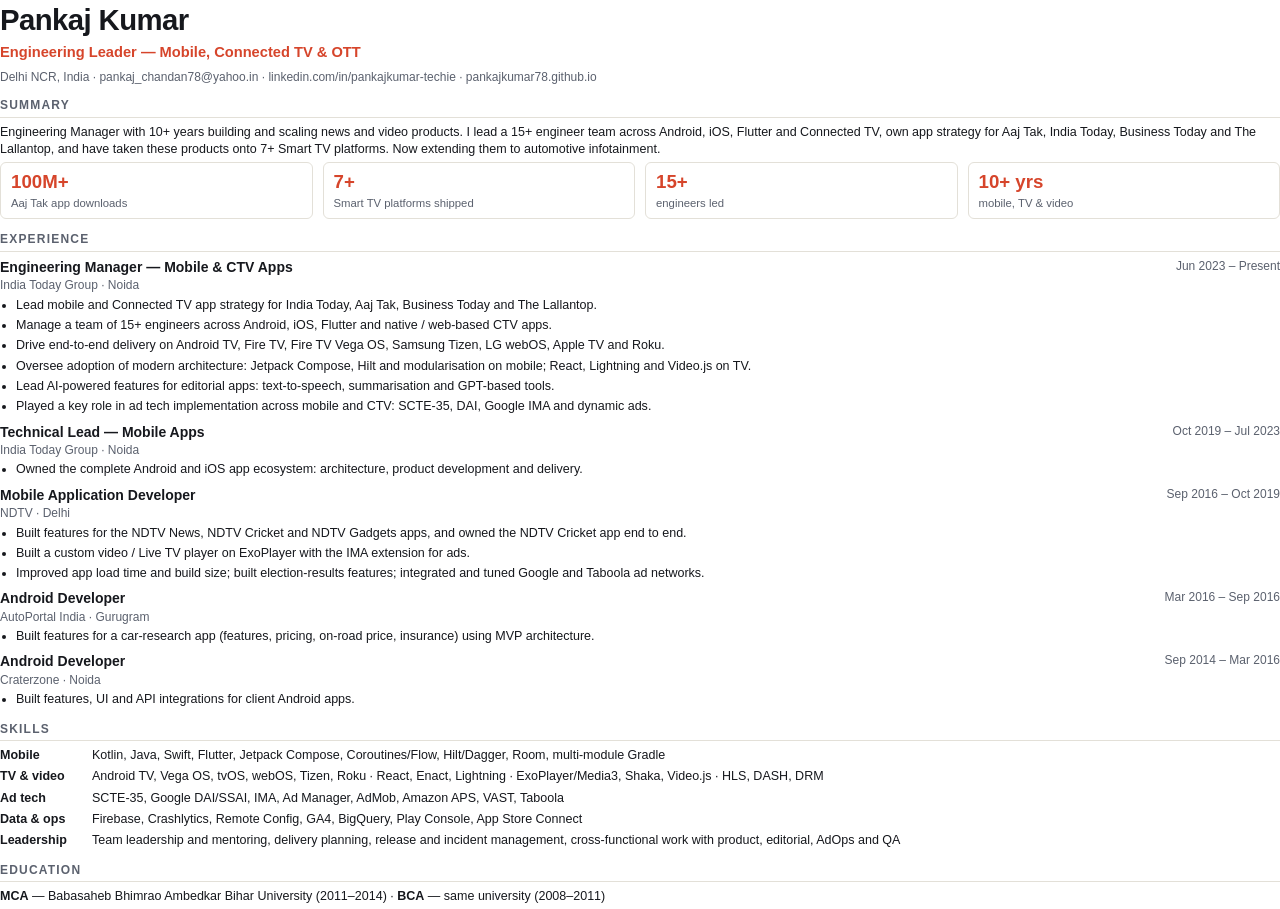
==== resume.html @ ce812939 "Restructure around leadership: case studies, leadership, platforms, resume PDF, share image, favicon" ====
<!doctype html>
<html lang="en">
<head>
<meta charset="utf-8">
<title>Pankaj Kumar — Resume</title>
<!-- Source for resume.pdf. Only verified facts go here. Regenerate the PDF with the command in README.md. -->
<style>
  @page { size: A4; margin: 11mm 14mm; }
  * { box-sizing: border-box; margin: 0; padding: 0; }
  body { font-family: "Helvetica Neue", Arial, sans-serif; color: #16181d; font-size: 9.4pt; line-height: 1.38; }
  h1 { font-size: 22pt; letter-spacing: -0.02em; }
  .title { font-size: 11pt; color: #d6452b; font-weight: 600; margin-top: 2px; }
  .contact { color: #5b616e; margin-top: 6px; font-size: 9pt; }
  .contact a { color: inherit; text-decoration: none; }
  h2 { font-size: 9pt; text-transform: uppercase; letter-spacing: 0.1em; color: #5b616e; border-bottom: 1px solid #e3e0d8; padding-bottom: 3px; margin: 12px 0 6px; break-after: avoid; }
  p { margin-bottom: 4px; }
  ul { padding-left: 16px; }
  li { margin-bottom: 3px; }
  .role { margin-bottom: 7px; break-inside: avoid; }
  .role-head { display: flex; justify-content: space-between; gap: 12px; }
  .role-head b { font-size: 10.5pt; }
  .role-head span { color: #5b616e; white-space: nowrap; font-size: 9pt; }
  .org { color: #5b616e; font-size: 9pt; margin-bottom: 3px; }
  .highlights { display: flex; gap: 10px; margin-top: 4px; }
  .highlights div { flex: 1; border: 1px solid #e3e0d8; border-radius: 6px; padding: 6px 10px; }
  .highlights b { display: block; font-size: 14pt; color: #d6452b; }
  .highlights span { font-size: 8.5pt; color: #5b616e; }
  .skills p b { display: inline-block; min-width: 92px; }
</style>
</head>
<body>
  <h1>Pankaj Kumar</h1>
  <div class="title">Engineering Leader — Mobile, Connected TV &amp; OTT</div>
  <div class="contact">
    Delhi NCR, India ·
    <a href="mailto:pankaj_chandan78@yahoo.in">pankaj_chandan78@yahoo.in</a> ·
    <a href="https://www.linkedin.com/in/pankajkumar-techie/">linkedin.com/in/pankajkumar-techie</a> ·
    <a href="https://pankajkumar78.github.io/">pankajkumar78.github.io</a>
  </div>

  <h2>Summary</h2>
  <p>Engineering Manager with 10+ years building and scaling news and video products. I lead a 15+ engineer team across Android, iOS, Flutter and Connected TV, own app strategy for Aaj Tak, India Today, Business Today and The Lallantop, and have taken these products onto 7+ Smart TV platforms. Now extending them to automotive infotainment.</p>

  <div class="highlights">
    <div><b>100M+</b><span>Aaj Tak app downloads</span></div>
    <div><b>7+</b><span>Smart TV platforms shipped</span></div>
    <div><b>15+</b><span>engineers led</span></div>
    <div><b>10+ yrs</b><span>mobile, TV &amp; video</span></div>
  </div>

  <h2>Experience</h2>
  <div class="role">
    <div class="role-head"><b>Engineering Manager — Mobile &amp; CTV Apps</b><span>Jun 2023 – Present</span></div>
    <div class="org">India Today Group · Noida</div>
    <ul>
      <li>Lead mobile and Connected TV app strategy for India Today, Aaj Tak, Business Today and The Lallantop.</li>
      <li>Manage a team of 15+ engineers across Android, iOS, Flutter and native / web-based CTV apps.</li>
      <li>Drive end-to-end delivery on Android TV, Fire TV, Fire TV Vega OS, Samsung Tizen, LG webOS, Apple TV and Roku.</li>
      <li>Oversee adoption of modern architecture: Jetpack Compose, Hilt and modularisation on mobile; React, Lightning and Video.js on TV.</li>
      <li>Lead AI-powered features for editorial apps: text-to-speech, summarisation and GPT-based tools.</li>
      <li>Played a key role in ad tech implementation across mobile and CTV: SCTE-35, DAI, Google IMA and dynamic ads.</li>
    </ul>
  </div>
  <div class="role">
    <div class="role-head"><b>Technical Lead — Mobile Apps</b><span>Oct 2019 – Jul 2023</span></div>
    <div class="org">India Today Group · Noida</div>
    <ul>
      <li>Owned the complete Android and iOS app ecosystem: architecture, product development and delivery.</li>
    </ul>
  </div>
  <div class="role">
    <div class="role-head"><b>Mobile Application Developer</b><span>Sep 2016 – Oct 2019</span></div>
    <div class="org">NDTV · Delhi</div>
    <ul>
      <li>Built features for the NDTV News, NDTV Cricket and NDTV Gadgets apps, and owned the NDTV Cricket app end to end.</li>
      <li>Built a custom video / Live TV player on ExoPlayer with the IMA extension for ads.</li>
      <li>Improved app load time and build size; built election-results features; integrated and tuned Google and Taboola ad networks.</li>
    </ul>
  </div>
  <div class="role">
    <div class="role-head"><b>Android Developer</b><span>Mar 2016 – Sep 2016</span></div>
    <div class="org">AutoPortal India · Gurugram</div>
    <ul><li>Built features for a car-research app (features, pricing, on-road price, insurance) using MVP architecture.</li></ul>
  </div>
  <div class="role">
    <div class="role-head"><b>Android Developer</b><span>Sep 2014 – Mar 2016</span></div>
    <div class="org">Craterzone · Noida</div>
    <ul><li>Built features, UI and API integrations for client Android apps.</li></ul>
  </div>

  <h2>Skills</h2>
  <div class="skills">
    <p><b>Mobile</b>Kotlin, Java, Swift, Flutter, Jetpack Compose, Coroutines/Flow, Hilt/Dagger, Room, multi-module Gradle</p>
    <p><b>TV &amp; video</b>Android TV, Vega OS, tvOS, webOS, Tizen, Roku · React, Enact, Lightning · ExoPlayer/Media3, Shaka, Video.js · HLS, DASH, DRM</p>
    <p><b>Ad tech</b>SCTE-35, Google DAI/SSAI, IMA, Ad Manager, AdMob, Amazon APS, VAST, Taboola</p>
    <p><b>Data &amp; ops</b>Firebase, Crashlytics, Remote Config, GA4, BigQuery, Play Console, App Store Connect</p>
    <p><b>Leadership</b>Team leadership and mentoring, delivery planning, release and incident management, cross-functional work with product, editorial, AdOps and QA</p>
  </div>

  <h2>Education</h2>
  <p><b>MCA</b> — Babasaheb Bhimrao Ambedkar Bihar University (2011–2014) · <b>BCA</b> — same university (2008–2011)</p>
</body>
</html>
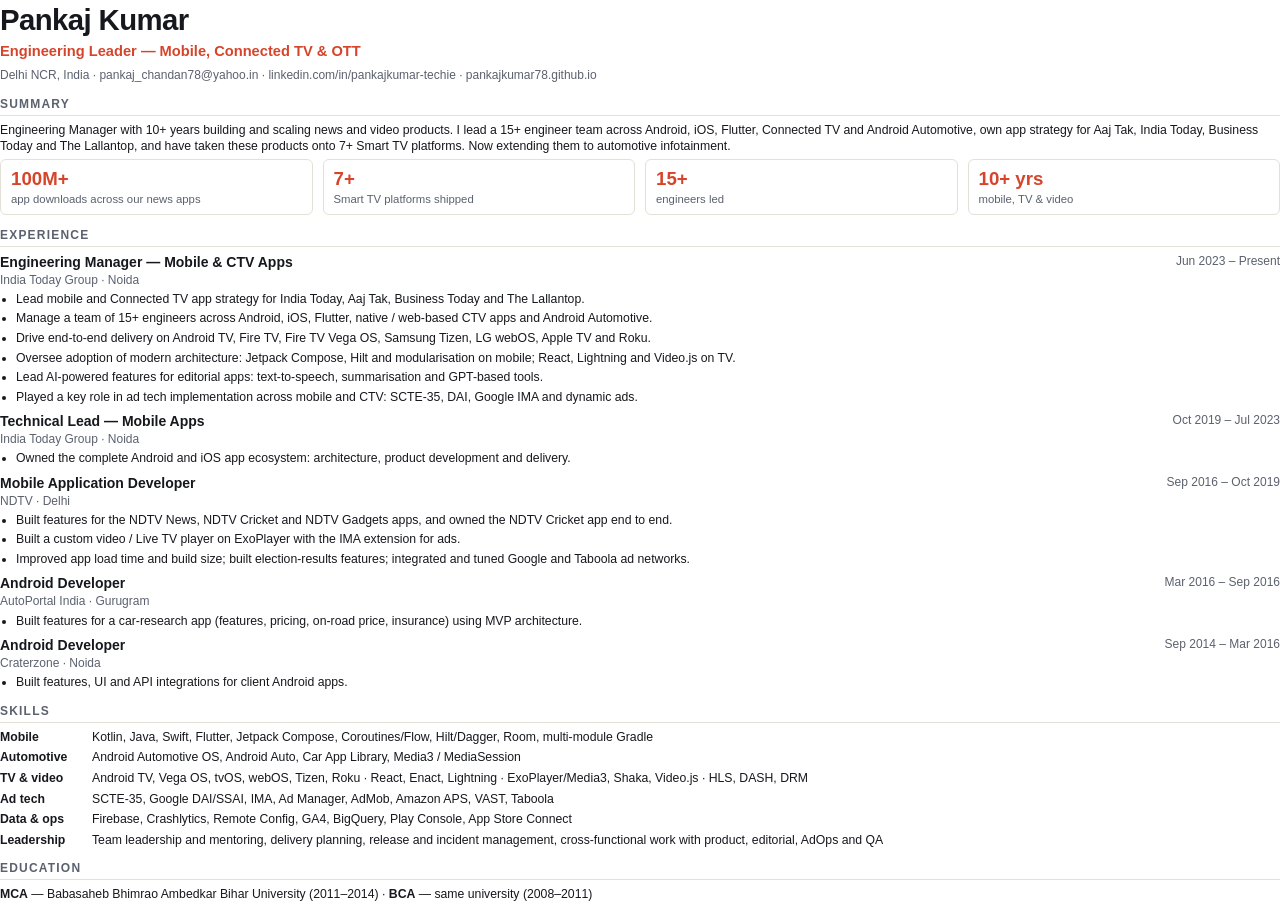
==== commit ebb0c565: "Impact stats across all apps, 1M+ TV viewers, Android Automotive in team and tech Co-Authored-By: Cl" ====
--- a/resume.html
+++ b/resume.html
@@ -5,9 +5,9 @@
 <title>Pankaj Kumar — Resume</title>
 <!-- Source for resume.pdf. Only verified facts go here. Regenerate the PDF with the command in README.md. -->
 <style>
-  @page { size: A4; margin: 11mm 14mm; }
+  @page { size: A4; margin: 10mm 14mm; }
   * { box-sizing: border-box; margin: 0; padding: 0; }
-  body { font-family: "Helvetica Neue", Arial, sans-serif; color: #16181d; font-size: 9.4pt; line-height: 1.38; }
+  body { font-family: "Helvetica Neue", Arial, sans-serif; color: #16181d; font-size: 9.2pt; line-height: 1.35; }
   h1 { font-size: 22pt; letter-spacing: -0.02em; }
   .title { font-size: 11pt; color: #d6452b; font-weight: 600; margin-top: 2px; }
   .contact { color: #5b616e; margin-top: 6px; font-size: 9pt; }
@@ -39,10 +39,10 @@
   </div>
 
   <h2>Summary</h2>
-  <p>Engineering Manager with 10+ years building and scaling news and video products. I lead a 15+ engineer team across Android, iOS, Flutter and Connected TV, own app strategy for Aaj Tak, India Today, Business Today and The Lallantop, and have taken these products onto 7+ Smart TV platforms. Now extending them to automotive infotainment.</p>
+  <p>Engineering Manager with 10+ years building and scaling news and video products. I lead a 15+ engineer team across Android, iOS, Flutter, Connected TV and Android Automotive, own app strategy for Aaj Tak, India Today, Business Today and The Lallantop, and have taken these products onto 7+ Smart TV platforms. Now extending them to automotive infotainment.</p>
 
   <div class="highlights">
-    <div><b>100M+</b><span>Aaj Tak app downloads</span></div>
+    <div><b>100M+</b><span>app downloads across our news apps</span></div>
     <div><b>7+</b><span>Smart TV platforms shipped</span></div>
     <div><b>15+</b><span>engineers led</span></div>
     <div><b>10+ yrs</b><span>mobile, TV &amp; video</span></div>
@@ -54,7 +54,7 @@
     <div class="org">India Today Group · Noida</div>
     <ul>
       <li>Lead mobile and Connected TV app strategy for India Today, Aaj Tak, Business Today and The Lallantop.</li>
-      <li>Manage a team of 15+ engineers across Android, iOS, Flutter and native / web-based CTV apps.</li>
+      <li>Manage a team of 15+ engineers across Android, iOS, Flutter, native / web-based CTV apps and Android Automotive.</li>
       <li>Drive end-to-end delivery on Android TV, Fire TV, Fire TV Vega OS, Samsung Tizen, LG webOS, Apple TV and Roku.</li>
       <li>Oversee adoption of modern architecture: Jetpack Compose, Hilt and modularisation on mobile; React, Lightning and Video.js on TV.</li>
       <li>Lead AI-powered features for editorial apps: text-to-speech, summarisation and GPT-based tools.</li>
@@ -91,6 +91,7 @@
   <h2>Skills</h2>
   <div class="skills">
     <p><b>Mobile</b>Kotlin, Java, Swift, Flutter, Jetpack Compose, Coroutines/Flow, Hilt/Dagger, Room, multi-module Gradle</p>
+    <p><b>Automotive</b>Android Automotive OS, Android Auto, Car App Library, Media3 / MediaSession</p>
     <p><b>TV &amp; video</b>Android TV, Vega OS, tvOS, webOS, Tizen, Roku · React, Enact, Lightning · ExoPlayer/Media3, Shaka, Video.js · HLS, DASH, DRM</p>
     <p><b>Ad tech</b>SCTE-35, Google DAI/SSAI, IMA, Ad Manager, AdMob, Amazon APS, VAST, Taboola</p>
     <p><b>Data &amp; ops</b>Firebase, Crashlytics, Remote Config, GA4, BigQuery, Play Console, App Store Connect</p>
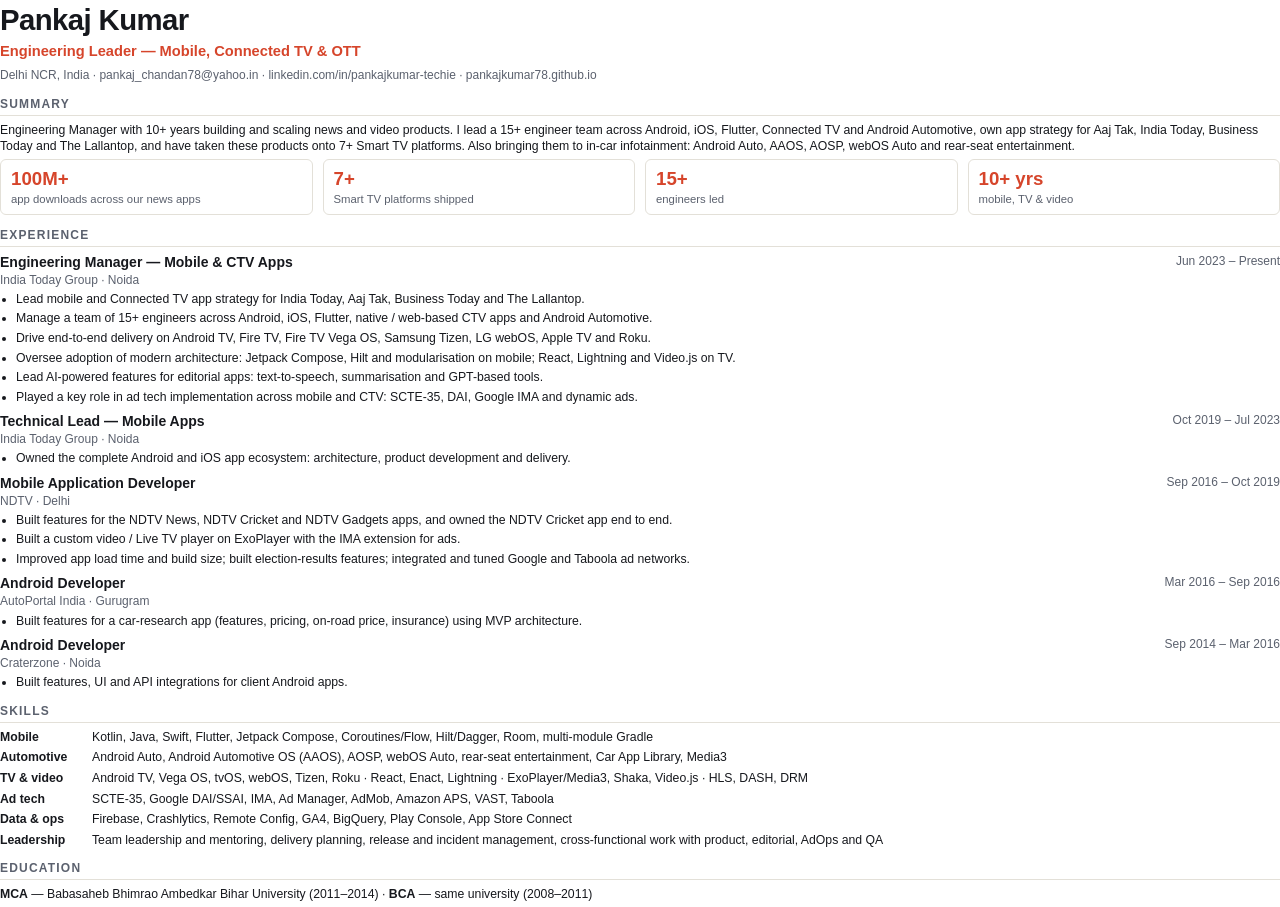
==== commit e0c119e4: "Automotive: drop in-progress label, add Android Auto, AAOS, AOSP, webOS Auto, rear-seat entertainmen" ====
--- a/resume.html
+++ b/resume.html
@@ -39,7 +39,7 @@
   </div>
 
   <h2>Summary</h2>
-  <p>Engineering Manager with 10+ years building and scaling news and video products. I lead a 15+ engineer team across Android, iOS, Flutter, Connected TV and Android Automotive, own app strategy for Aaj Tak, India Today, Business Today and The Lallantop, and have taken these products onto 7+ Smart TV platforms. Now extending them to automotive infotainment.</p>
+  <p>Engineering Manager with 10+ years building and scaling news and video products. I lead a 15+ engineer team across Android, iOS, Flutter, Connected TV and Android Automotive, own app strategy for Aaj Tak, India Today, Business Today and The Lallantop, and have taken these products onto 7+ Smart TV platforms. Also bringing them to in-car infotainment: Android Auto, AAOS, AOSP, webOS Auto and rear-seat entertainment.</p>
 
   <div class="highlights">
     <div><b>100M+</b><span>app downloads across our news apps</span></div>
@@ -91,7 +91,7 @@
   <h2>Skills</h2>
   <div class="skills">
     <p><b>Mobile</b>Kotlin, Java, Swift, Flutter, Jetpack Compose, Coroutines/Flow, Hilt/Dagger, Room, multi-module Gradle</p>
-    <p><b>Automotive</b>Android Automotive OS, Android Auto, Car App Library, Media3 / MediaSession</p>
+    <p><b>Automotive</b>Android Auto, Android Automotive OS (AAOS), AOSP, webOS Auto, rear-seat entertainment, Car App Library, Media3</p>
     <p><b>TV &amp; video</b>Android TV, Vega OS, tvOS, webOS, Tizen, Roku · React, Enact, Lightning · ExoPlayer/Media3, Shaka, Video.js · HLS, DASH, DRM</p>
     <p><b>Ad tech</b>SCTE-35, Google DAI/SSAI, IMA, Ad Manager, AdMob, Amazon APS, VAST, Taboola</p>
     <p><b>Data &amp; ops</b>Firebase, Crashlytics, Remote Config, GA4, BigQuery, Play Console, App Store Connect</p>
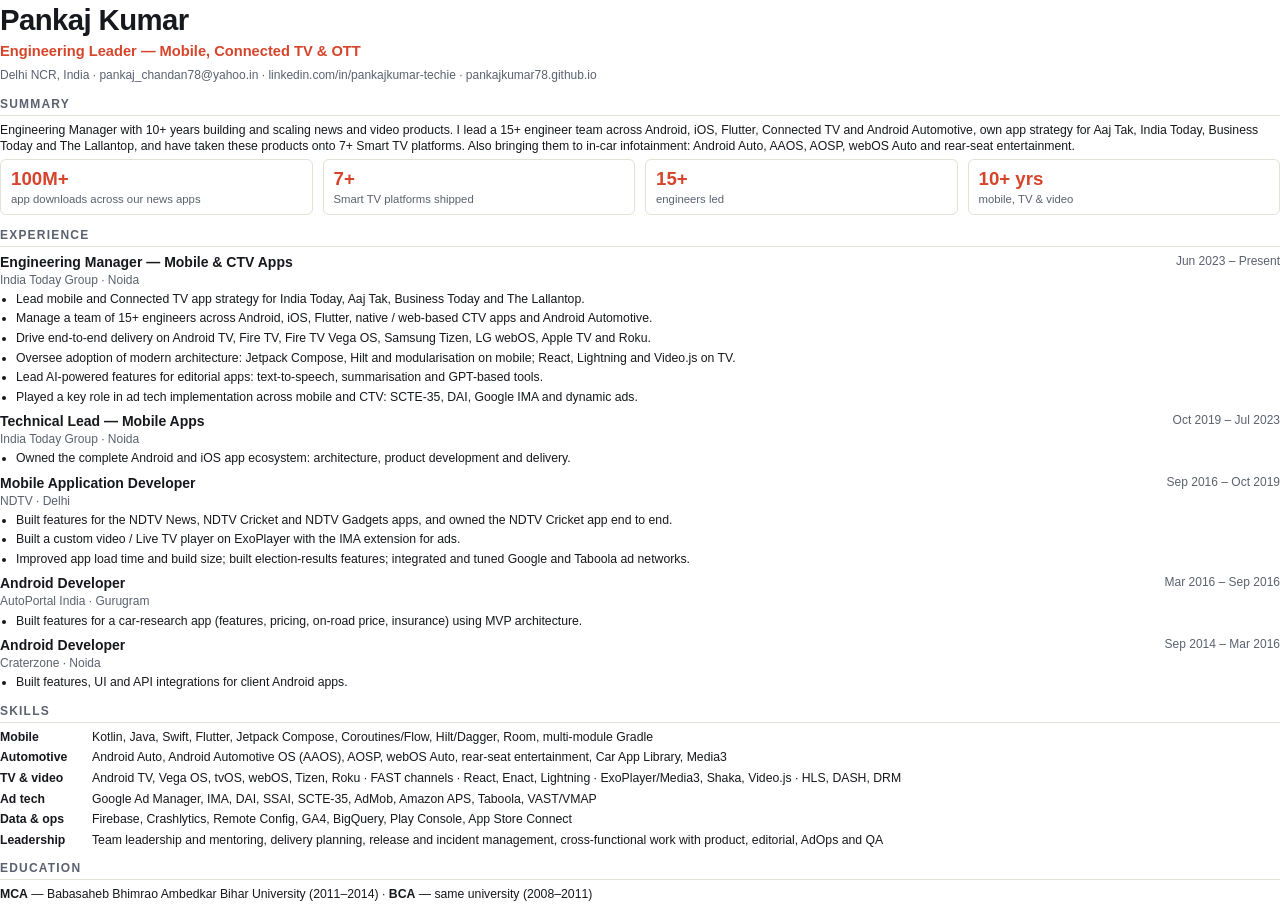
==== commit 4bccf5d9: "Name TV platforms, add FAST channels, expand ad tech stack Co-Authored-By: Claude Opus 5.5 <noreply@" ====
--- a/resume.html
+++ b/resume.html
@@ -92,8 +92,8 @@
   <div class="skills">
     <p><b>Mobile</b>Kotlin, Java, Swift, Flutter, Jetpack Compose, Coroutines/Flow, Hilt/Dagger, Room, multi-module Gradle</p>
     <p><b>Automotive</b>Android Auto, Android Automotive OS (AAOS), AOSP, webOS Auto, rear-seat entertainment, Car App Library, Media3</p>
-    <p><b>TV &amp; video</b>Android TV, Vega OS, tvOS, webOS, Tizen, Roku · React, Enact, Lightning · ExoPlayer/Media3, Shaka, Video.js · HLS, DASH, DRM</p>
-    <p><b>Ad tech</b>SCTE-35, Google DAI/SSAI, IMA, Ad Manager, AdMob, Amazon APS, VAST, Taboola</p>
+    <p><b>TV &amp; video</b>Android TV, Vega OS, tvOS, webOS, Tizen, Roku · FAST channels · React, Enact, Lightning · ExoPlayer/Media3, Shaka, Video.js · HLS, DASH, DRM</p>
+    <p><b>Ad tech</b>Google Ad Manager, IMA, DAI, SSAI, SCTE-35, AdMob, Amazon APS, Taboola, VAST/VMAP</p>
     <p><b>Data &amp; ops</b>Firebase, Crashlytics, Remote Config, GA4, BigQuery, Play Console, App Store Connect</p>
     <p><b>Leadership</b>Team leadership and mentoring, delivery planning, release and incident management, cross-functional work with product, editorial, AdOps and QA</p>
   </div>
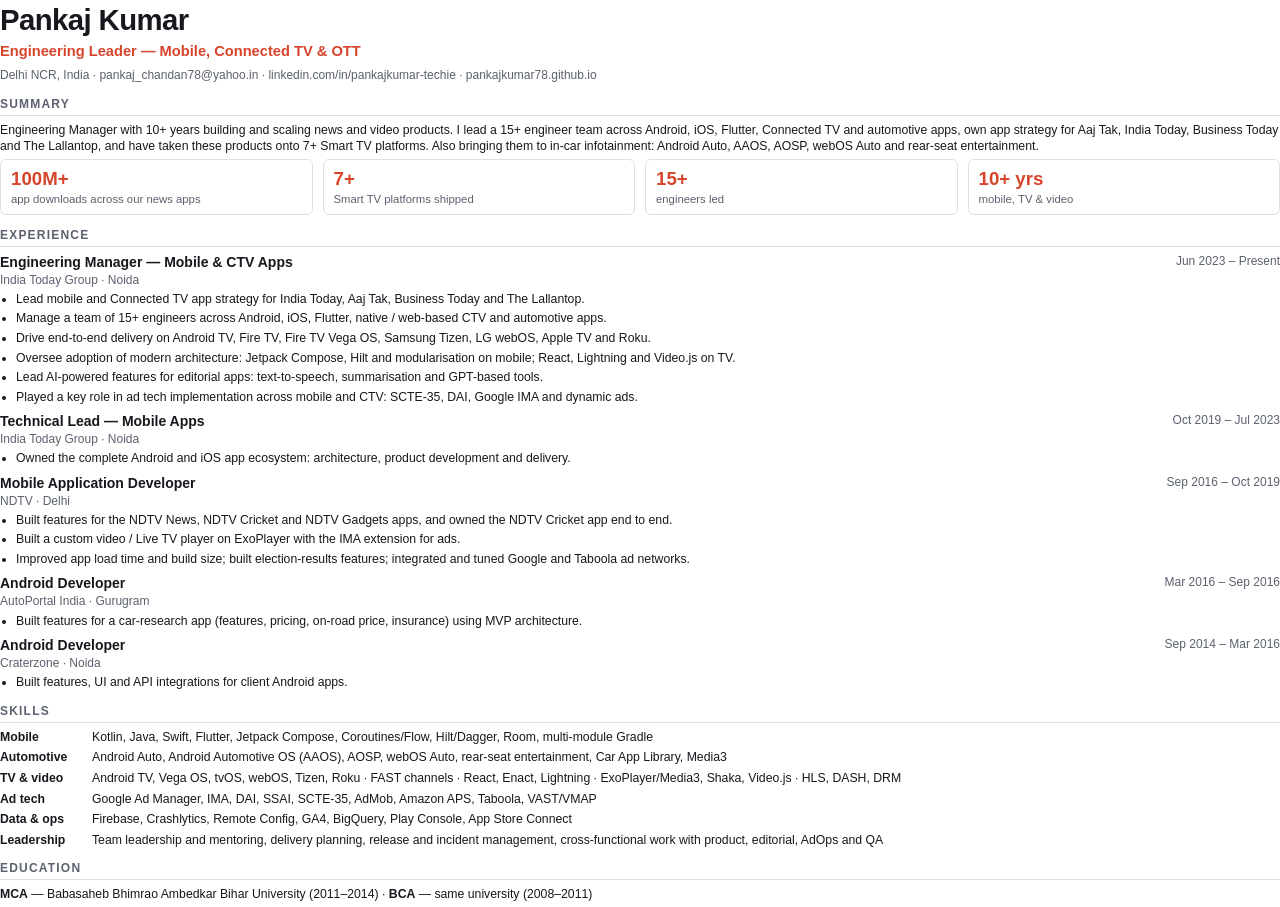
==== commit e1725a20: "Team scope: automotive apps instead of Android Automotive only Co-Authored-By: Claude Opus 5.5 <nore" ====
--- a/resume.html
+++ b/resume.html
@@ -39,7 +39,7 @@
   </div>
 
   <h2>Summary</h2>
-  <p>Engineering Manager with 10+ years building and scaling news and video products. I lead a 15+ engineer team across Android, iOS, Flutter, Connected TV and Android Automotive, own app strategy for Aaj Tak, India Today, Business Today and The Lallantop, and have taken these products onto 7+ Smart TV platforms. Also bringing them to in-car infotainment: Android Auto, AAOS, AOSP, webOS Auto and rear-seat entertainment.</p>
+  <p>Engineering Manager with 10+ years building and scaling news and video products. I lead a 15+ engineer team across Android, iOS, Flutter, Connected TV and automotive apps, own app strategy for Aaj Tak, India Today, Business Today and The Lallantop, and have taken these products onto 7+ Smart TV platforms. Also bringing them to in-car infotainment: Android Auto, AAOS, AOSP, webOS Auto and rear-seat entertainment.</p>
 
   <div class="highlights">
     <div><b>100M+</b><span>app downloads across our news apps</span></div>
@@ -54,7 +54,7 @@
     <div class="org">India Today Group · Noida</div>
     <ul>
       <li>Lead mobile and Connected TV app strategy for India Today, Aaj Tak, Business Today and The Lallantop.</li>
-      <li>Manage a team of 15+ engineers across Android, iOS, Flutter, native / web-based CTV apps and Android Automotive.</li>
+      <li>Manage a team of 15+ engineers across Android, iOS, Flutter, native / web-based CTV and automotive apps.</li>
       <li>Drive end-to-end delivery on Android TV, Fire TV, Fire TV Vega OS, Samsung Tizen, LG webOS, Apple TV and Roku.</li>
       <li>Oversee adoption of modern architecture: Jetpack Compose, Hilt and modularisation on mobile; React, Lightning and Video.js on TV.</li>
       <li>Lead AI-powered features for editorial apps: text-to-speech, summarisation and GPT-based tools.</li>
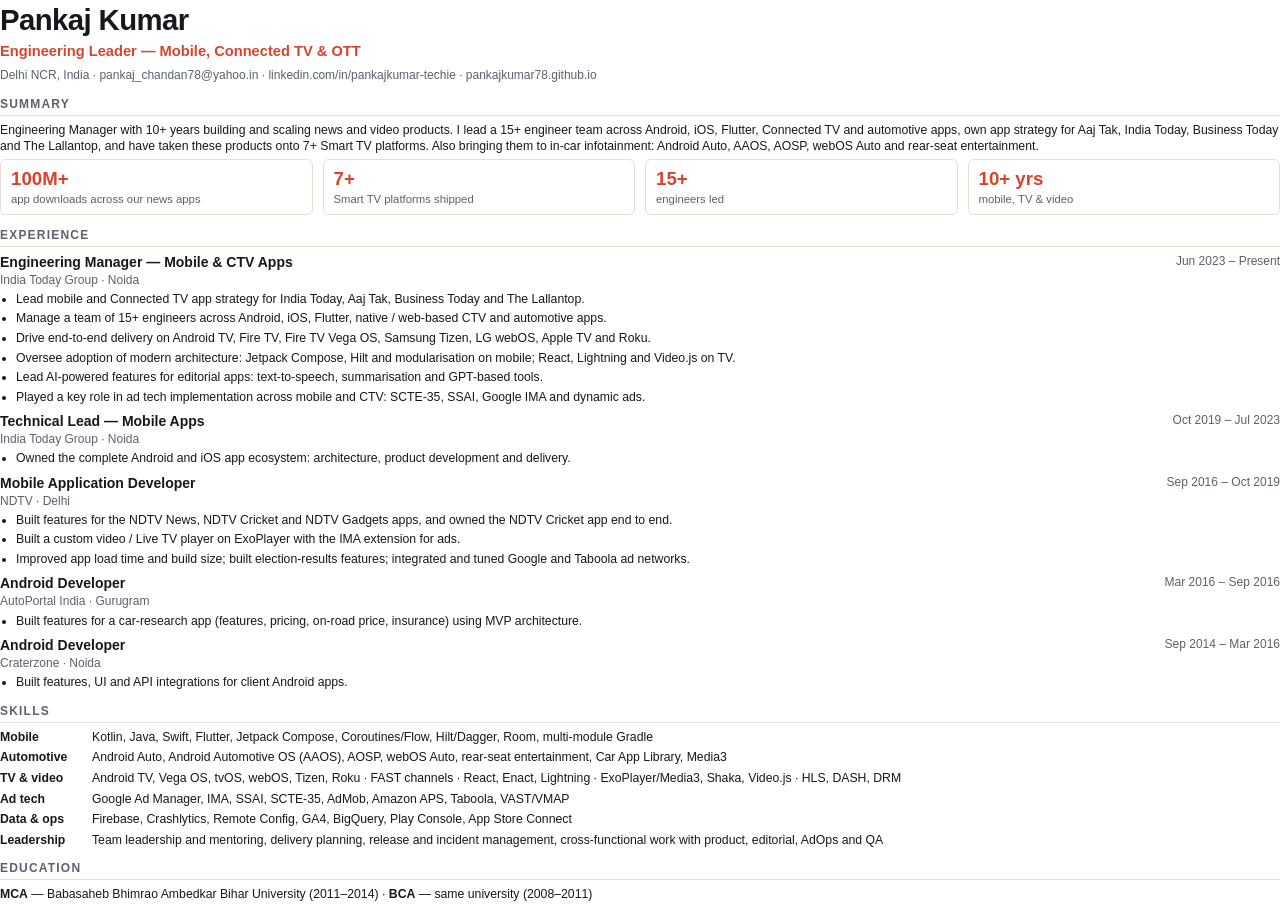
==== commit e52a22be: "Remove Google DAI mentions Co-Authored-By: Claude Opus 5.5 <noreply@anthropic.com>" ====
--- a/resume.html
+++ b/resume.html
@@ -58,7 +58,7 @@
       <li>Drive end-to-end delivery on Android TV, Fire TV, Fire TV Vega OS, Samsung Tizen, LG webOS, Apple TV and Roku.</li>
       <li>Oversee adoption of modern architecture: Jetpack Compose, Hilt and modularisation on mobile; React, Lightning and Video.js on TV.</li>
       <li>Lead AI-powered features for editorial apps: text-to-speech, summarisation and GPT-based tools.</li>
-      <li>Played a key role in ad tech implementation across mobile and CTV: SCTE-35, DAI, Google IMA and dynamic ads.</li>
+      <li>Played a key role in ad tech implementation across mobile and CTV: SCTE-35, SSAI, Google IMA and dynamic ads.</li>
     </ul>
   </div>
   <div class="role">
@@ -93,7 +93,7 @@
     <p><b>Mobile</b>Kotlin, Java, Swift, Flutter, Jetpack Compose, Coroutines/Flow, Hilt/Dagger, Room, multi-module Gradle</p>
     <p><b>Automotive</b>Android Auto, Android Automotive OS (AAOS), AOSP, webOS Auto, rear-seat entertainment, Car App Library, Media3</p>
     <p><b>TV &amp; video</b>Android TV, Vega OS, tvOS, webOS, Tizen, Roku · FAST channels · React, Enact, Lightning · ExoPlayer/Media3, Shaka, Video.js · HLS, DASH, DRM</p>
-    <p><b>Ad tech</b>Google Ad Manager, IMA, DAI, SSAI, SCTE-35, AdMob, Amazon APS, Taboola, VAST/VMAP</p>
+    <p><b>Ad tech</b>Google Ad Manager, IMA, SSAI, SCTE-35, AdMob, Amazon APS, Taboola, VAST/VMAP</p>
     <p><b>Data &amp; ops</b>Firebase, Crashlytics, Remote Config, GA4, BigQuery, Play Console, App Store Connect</p>
     <p><b>Leadership</b>Team leadership and mentoring, delivery planning, release and incident management, cross-functional work with product, editorial, AdOps and QA</p>
   </div>
